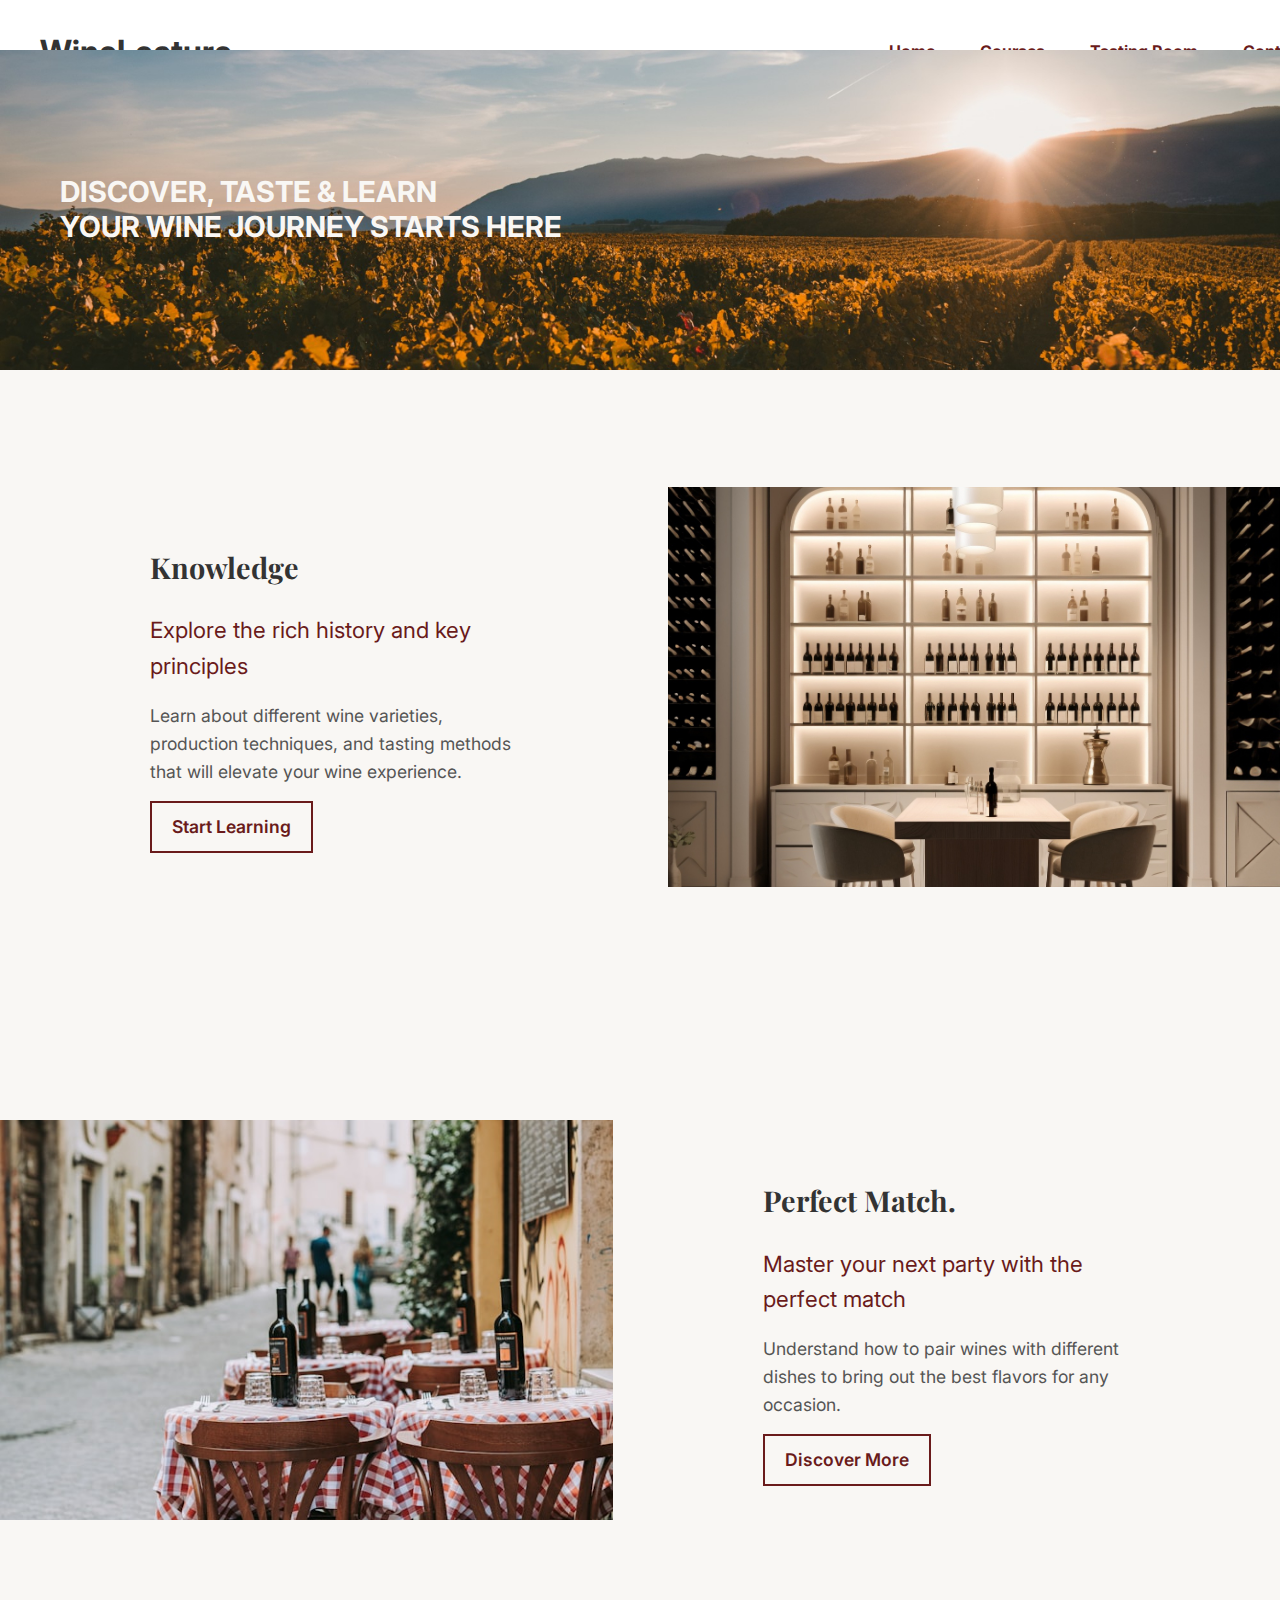
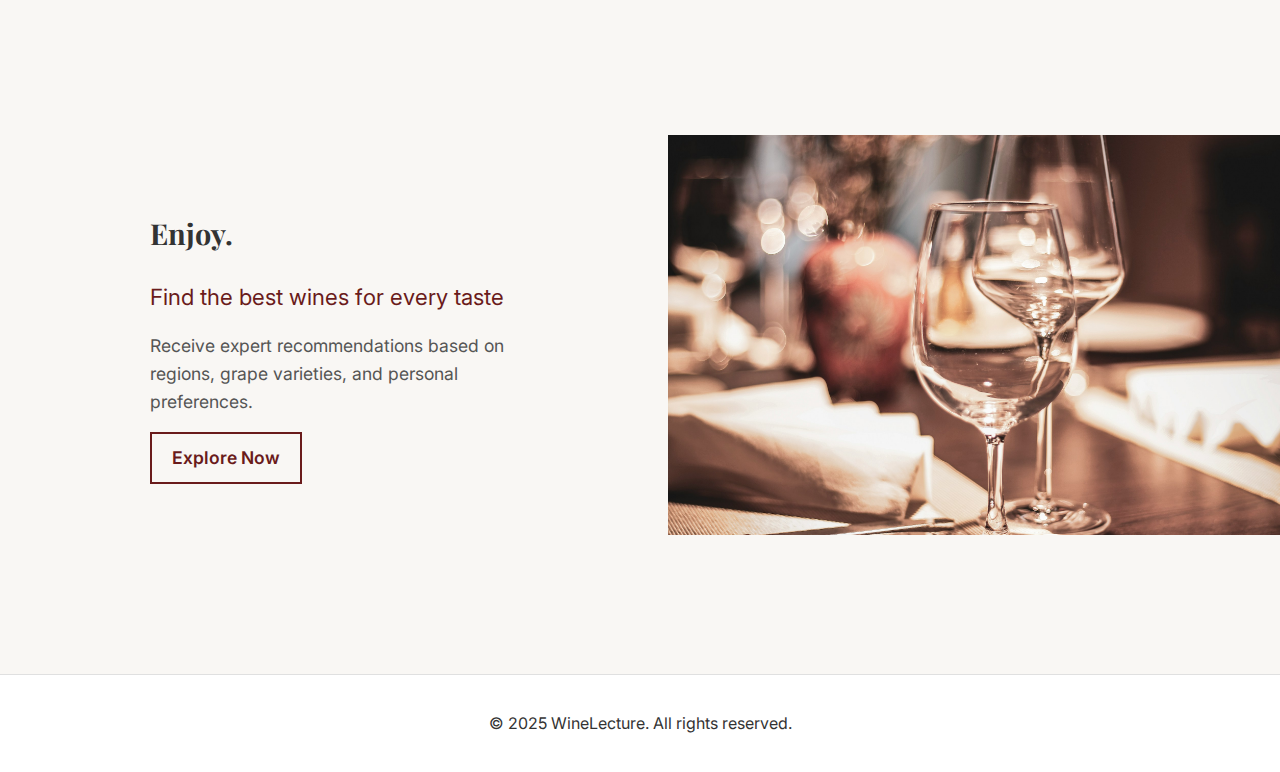
==== index.html @ 31bcb96b "Update index.html" ====
<!DOCTYPE html>
<html lang="en">
<head>
    <meta charset="UTF-8">
    <meta name="viewport" content="width=device-width, initial-scale=1.0">
    <title>WineLecture Home</title>
    <link rel="stylesheet" href="styles.css">
    <link href="https://fonts.googleapis.com/css2?family=Playfair+Display:wght@700&family=Inter:wght@300;400;700&display=swap" rel="stylesheet">
    <style>
        body {
            font-family: 'Inter', sans-serif;
            background-color: #f9f7f4;
            color: #333;
            margin: 0;
            padding: 0;
            line-height: 1.6;
        }

        /* FIXED HEADER */
        header {
            background-color: #fff;
            padding: 5px 40px;
            display: flex;
            justify-content: space-between;
            align-items: center;
            border-bottom: 1px solid #e0e0e0;
            position: fixed;
            top: 0;
            width: 100%;
        }

        body {
            padding-top: 50px;
        }

        nav {
            display: flex;
            gap: 15px;
            flex-wrap: wrap;
            justify-content: flex-start;
        }

        nav a {
            text-decoration: none;
            color: #6a1b1b;
            margin: 0 15px;
            font-weight: bold;
            position: relative;
        }

        nav a:hover::after {
            content: '';
            position: absolute;
            left: 0;
            bottom: -5px;
            width: 100%;
            height: 2px;
            background-color: #6a1b1b;
        }

        /* HEADER IMAGE */
        .home-header {
            text-align: left;
            padding: 60px 20px;
            background: url('hintergrundhell.jpg') no-repeat center center/cover;
            position: relative;
            display: flex;
            align-items: center;
            height: 200px;
        }

        .home-header h1 {
            font-family: 'Inter', sans-serif;
            font-size: 1.8em;
            text-transform: uppercase;
            position: relative;
            z-index: 2;
            color: #f9f7f4;
            line-height: 1.2;
            margin-left: 40px;
        }

        /* LEVEL SYSTEM */
        .levels {
            display: flex;
            flex-direction: column;
            align-items: center;
            max-width: 100%;
            margin: 0px; 
            padding: 0;
        }

        .level-container {
            display: flex;
            justify-content: space-between;
            align-items: center;
            width: 100%;
            padding: 0;
            margin: 0;
        }

        .level-container img {
            width: 50%;
            object-fit: cover;
            height: 400px;
            display: block;
        }

        .level-text {
            width: 30%;
            padding: 150px;
            margin: 0;
        }

        .level-text h2 {
            font-family: 'Playfair Display', serif;
            font-size: 1.8em;
            margin-bottom: 10px;
        }

        .level-text h3 {
            font-family: 'Inter', sans-serif;
            font-size: 1.4em;
            font-weight: 400;
            margin-bottom: 10px;
            color: #6a1b1b;
        }

        .level-text p {
            font-size: 1.1em;
            color: #555;
            margin-bottom: 15px;
        }

        .button {
            display: inline-block;
            padding: 10px 20px;
            font-size: 1.1em;
            font-weight: 600;
            color: #6a1b1b;
            border: 2px solid #6a1b1b;
            text-decoration: none;
            transition: 0.3s;
        }

        .button:hover {
            background-color: #6a1b1b;
            color: white;
        }

        /* FOOTER */
        footer {
            background-color: #fff;
            text-align: center;
            padding: 20px;
            border-top: 1px solid #e0e0e0;
            margin-top: 40px;
        }
    </style>
</head>
<body>
    <header>
        <h1>WineLecture</h1>
        <nav>
            <a href="index.html" class="active">Home</a>
            <a href="courses.html">Courses</a>
            <a href="blog.html">Tasting Room</a>
            <a href="contact.html">Contact</a>
        </nav>
    </header>

    <section class="home-header">
        <h1>Discover, Taste & Learn<br>Your Wine Journey Starts Here</h1>
    </section>

    <div class="levels">
        <div class="level-container">
            <div class="level-text">
                <h2>Knowledge</h2>
                <h3>Explore the rich history and key principles</h3>
                <p>Learn about different wine varieties, production techniques, and tasting methods that will elevate your wine experience.</p>
                <a href="courses.html" class="button">Start Learning</a>
            </div>
            <img src="weinkeller.jpg" alt="Level 1">
        </div>

        <div class="level-container">
            <img src="italia.jpg" alt="Level 2">
            <div class="level-text">
                <h2>Perfect Match.</h2>
                <h3>Master your next party with the perfect match</h3>
                <p>Understand how to pair wines with different dishes to bring out the best flavors for any occasion.</p>
                <a href="level2.html" class="button">Discover More</a>
            </div>
        </div>

        <div class="level-container">
            <div class="level-text">
                <h2>Enjoy.</h2>
                <h3>Find the best wines for every taste</h3>
                <p>Receive expert recommendations based on regions, grape varieties, and personal preferences.</p>
                <a href="level3.html" class="button">Explore Now</a>
            </div>
            <img src="weinglaeser.jpg" alt="Level 3">
        </div>
    </div>

    <footer>
        <p>&copy; 2025 WineLecture. All rights reserved.</p>
    </footer>
</body>
</html>
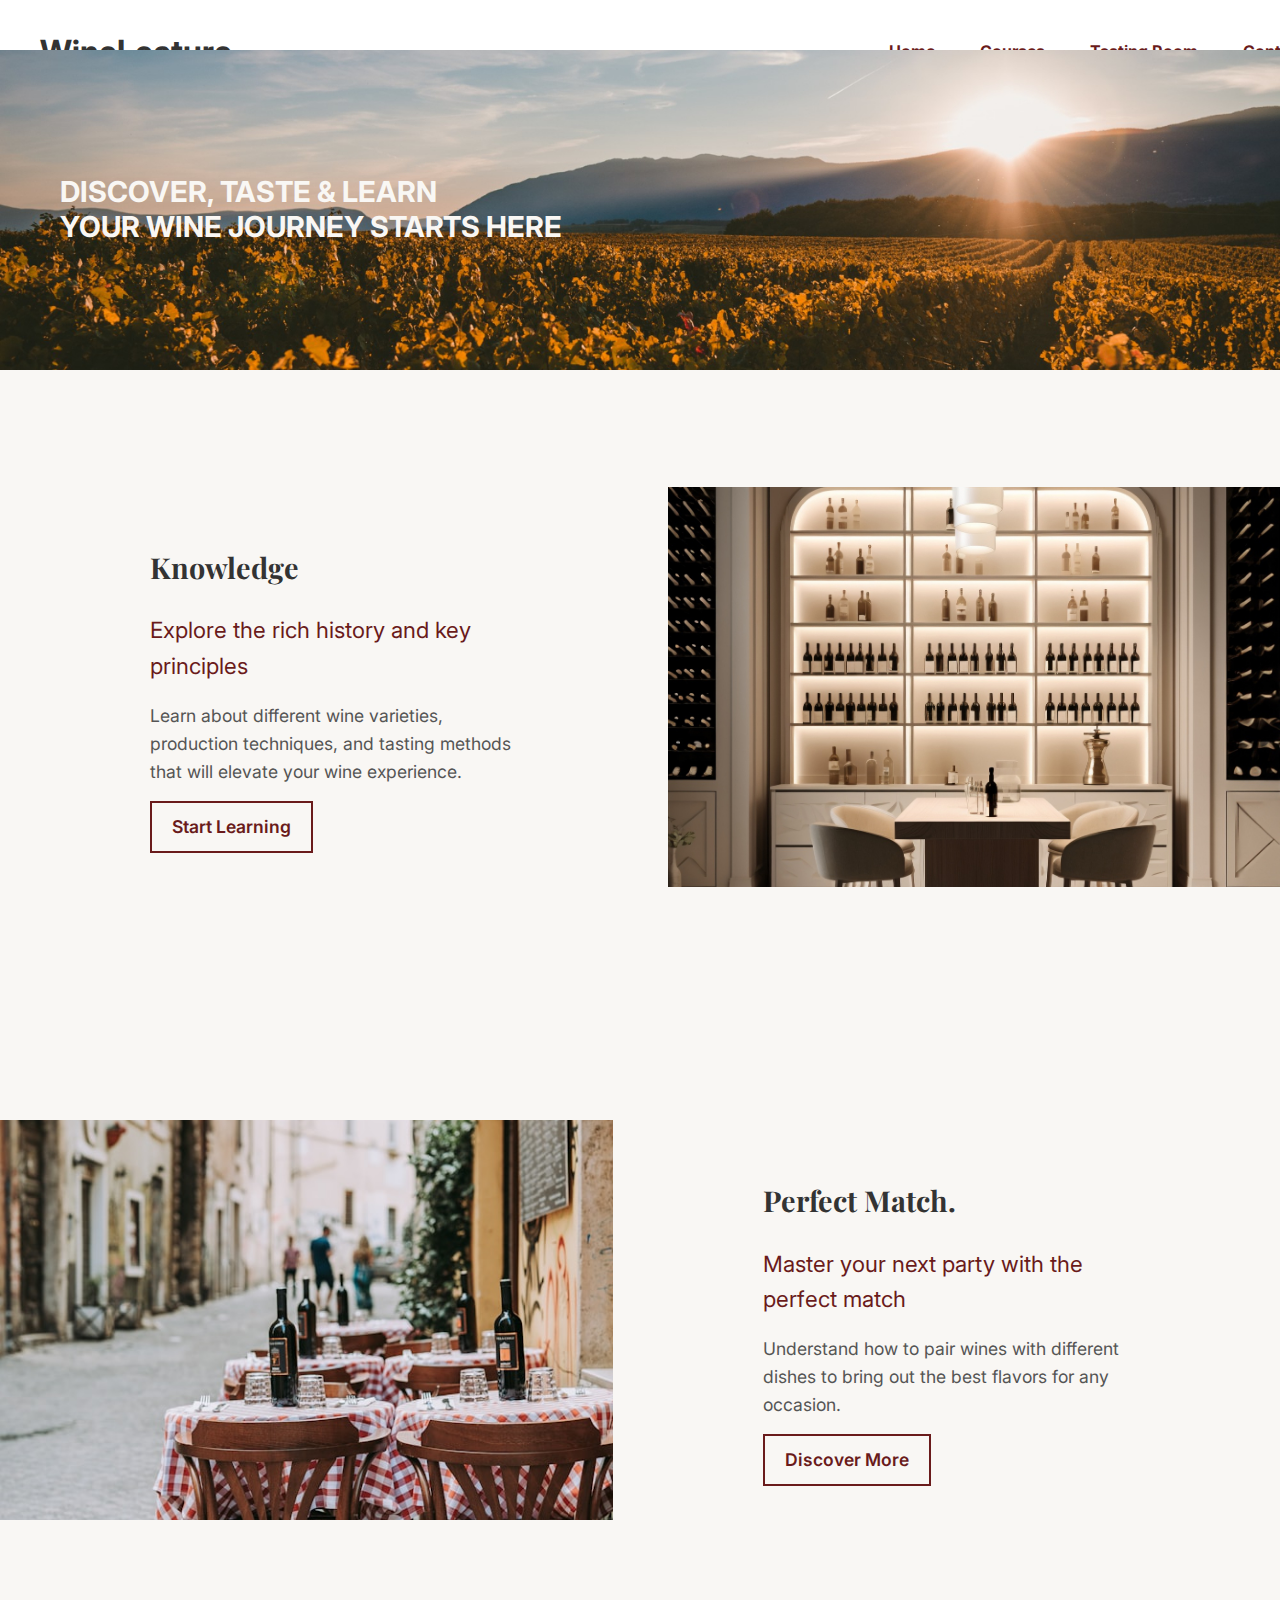
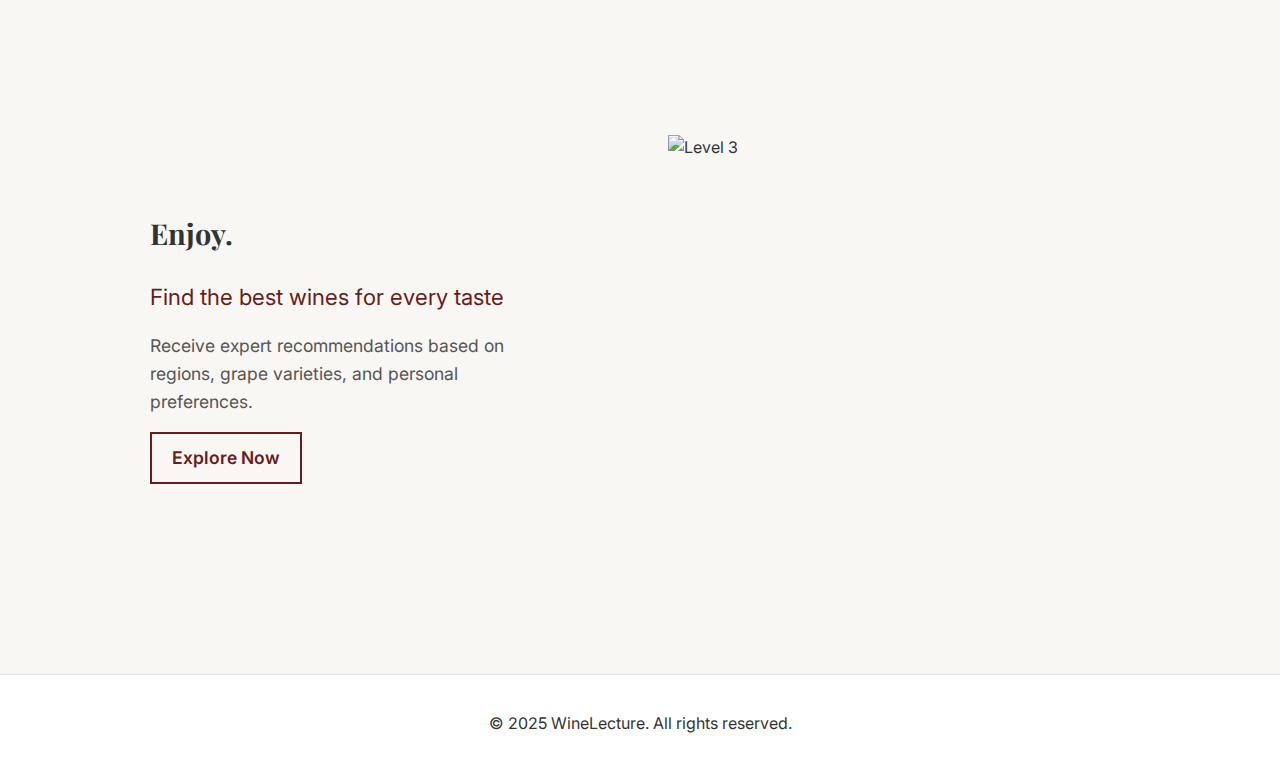
==== commit bb4760ba: "Update index.html" ====
--- a/index.html
+++ b/index.html
@@ -62,7 +62,7 @@
         .home-header {
             text-align: left;
             padding: 60px 20px;
-            background: url('hintergrundhell.jpg') no-repeat center center/cover;
+            background: url('pictures/hintergrundhell.jpg') no-repeat center center/cover;
             position: relative;
             display: flex;
             align-items: center;
@@ -181,11 +181,11 @@
                 <p>Learn about different wine varieties, production techniques, and tasting methods that will elevate your wine experience.</p>
                 <a href="courses.html" class="button">Start Learning</a>
             </div>
-            <img src="weinkeller.jpg" alt="Level 1">
+            <img src="pictures/weinkeller.jpg" alt="Level 1">
         </div>
 
         <div class="level-container">
-            <img src="italia.jpg" alt="Level 2">
+            <img src="pictures/italia.jpg" alt="Level 2">
             <div class="level-text">
                 <h2>Perfect Match.</h2>
                 <h3>Master your next party with the perfect match</h3>
@@ -201,7 +201,7 @@
                 <p>Receive expert recommendations based on regions, grape varieties, and personal preferences.</p>
                 <a href="level3.html" class="button">Explore Now</a>
             </div>
-            <img src="weinglaeser.jpg" alt="Level 3">
+            <img src="pictiures/weinglaeser.jpg" alt="Level 3">
         </div>
     </div>
 
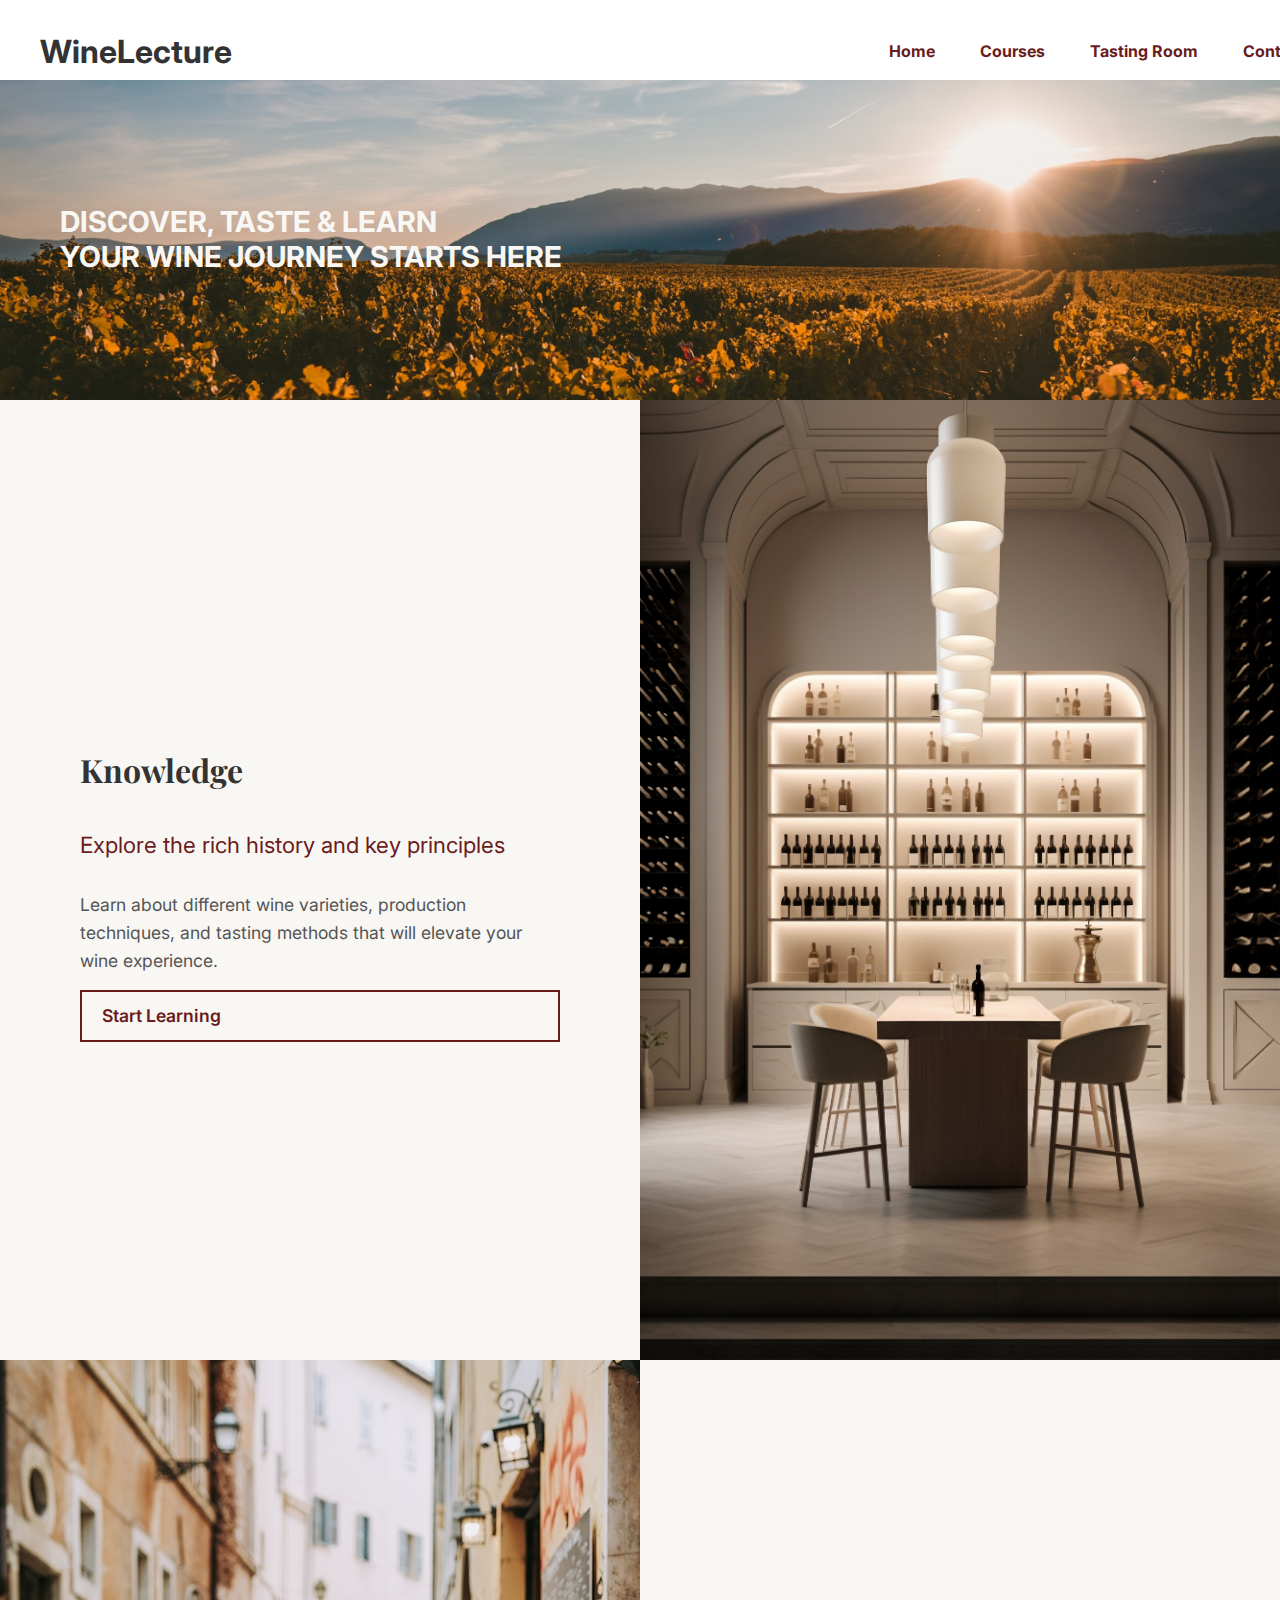
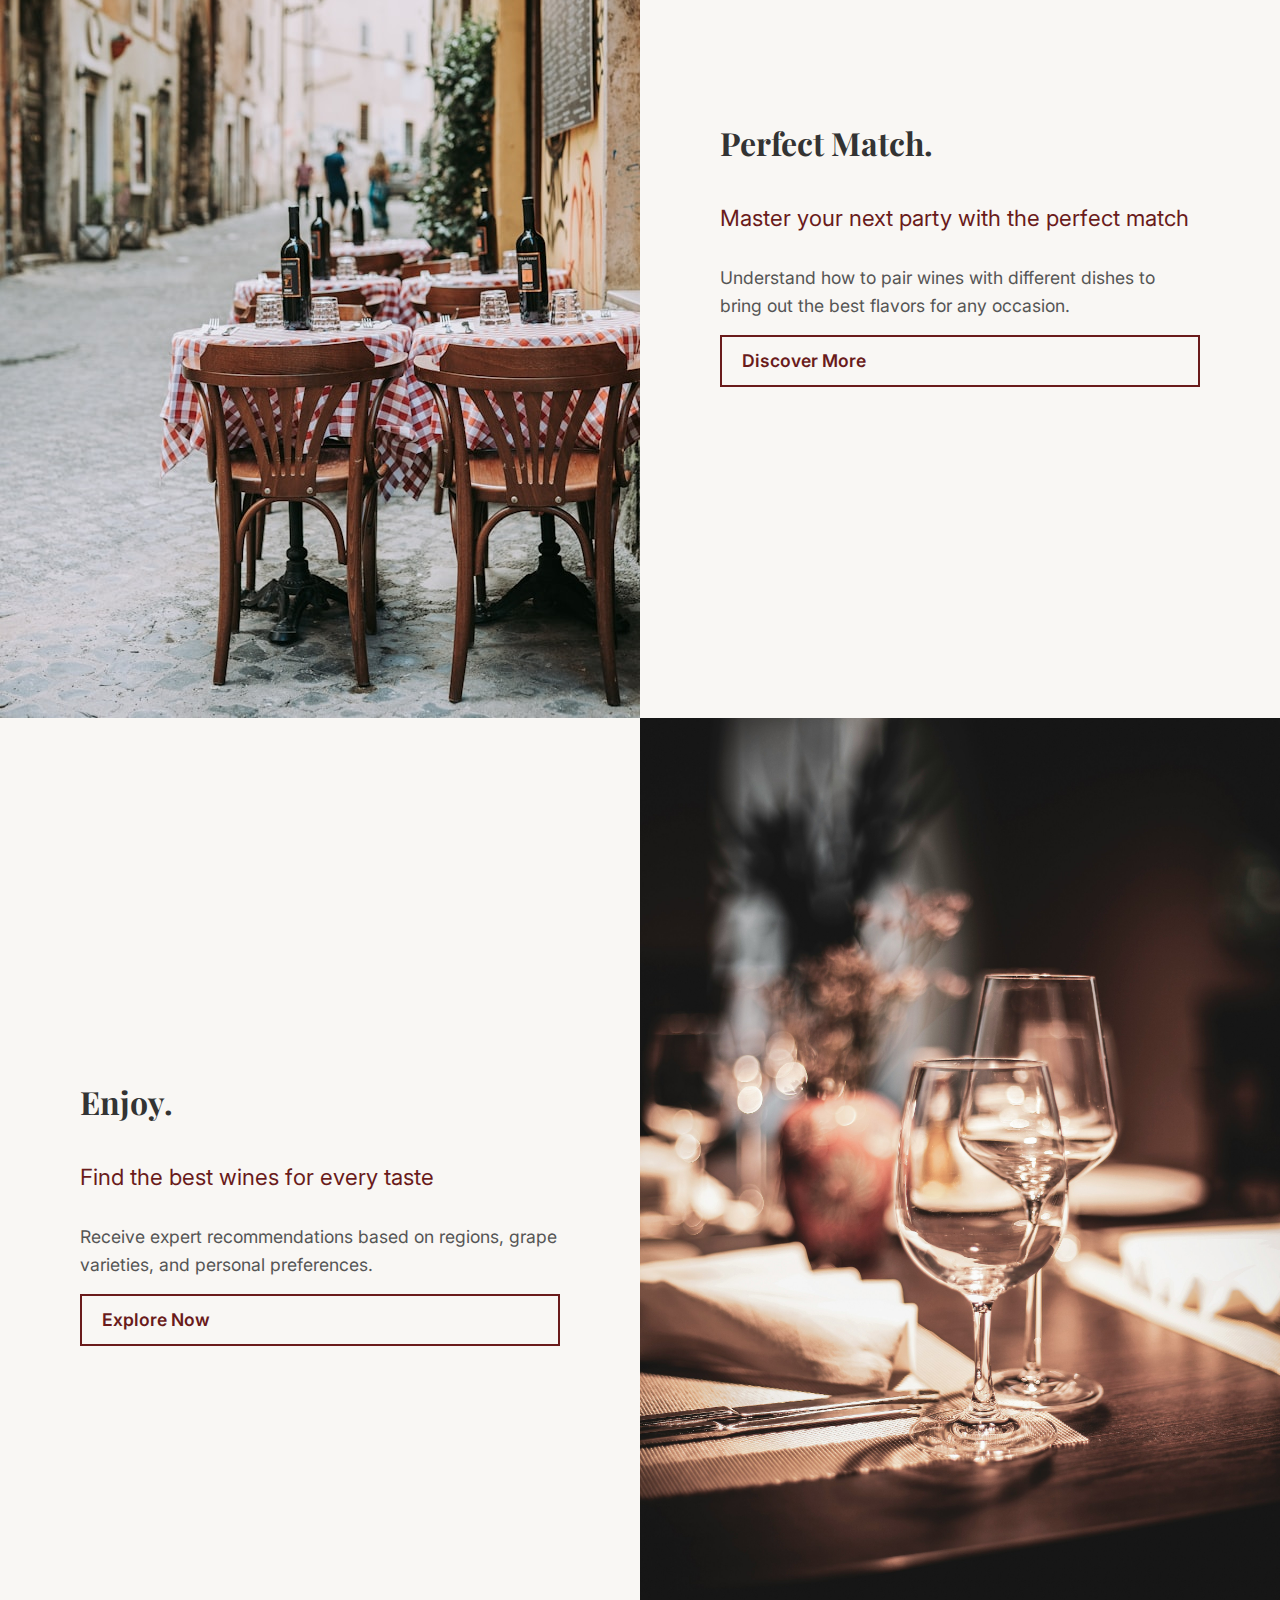
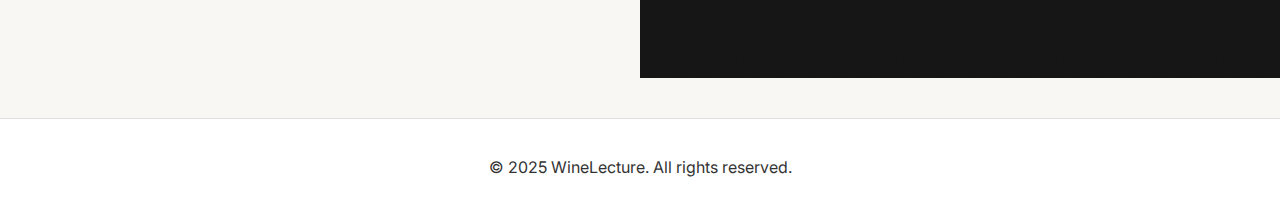
==== commit 74bd3cd5: "Update index.html" ====
--- a/index.html
+++ b/index.html
@@ -23,14 +23,14 @@
             display: flex;
             justify-content: space-between;
             align-items: center;
-            border-bottom: 1px solid #e0e0e0;
-            position: fixed;
+            border-bottom: none;
+            position: absolute;
             top: 0;
             width: 100%;
         }
 
         body {
-            padding-top: 50px;
+            padding-top: 80px;
         }
 
         nav {
@@ -86,35 +86,38 @@
             flex-direction: column;
             align-items: center;
             max-width: 100%;
-            margin: 0px; 
+            margin: 0; 
             padding: 0;
         }
 
         .level-container {
             display: flex;
             justify-content: space-between;
-            align-items: center;
+            align-items: stretch;
             width: 100%;
             padding: 0;
             margin: 0;
+            gap: 0;
         }
 
         .level-container img {
             width: 50%;
             object-fit: cover;
-            height: 400px;
+            height: 100%;
             display: block;
         }
 
         .level-text {
-            width: 30%;
-            padding: 150px;
-            margin: 0;
+            width: 50%;
+            padding: 80px;
+            display: flex;
+            flex-direction: column;
+            justify-content: center;
         }
 
         .level-text h2 {
             font-family: 'Playfair Display', serif;
-            font-size: 1.8em;
+            font-size: 2em;
             margin-bottom: 10px;
         }
 
@@ -201,7 +204,7 @@
                 <p>Receive expert recommendations based on regions, grape varieties, and personal preferences.</p>
                 <a href="level3.html" class="button">Explore Now</a>
             </div>
-            <img src="pictiures/weinglaeser.jpg" alt="Level 3">
+            <img src="pictures/weinglaeser.jpg" alt="Level 3">
         </div>
     </div>
 
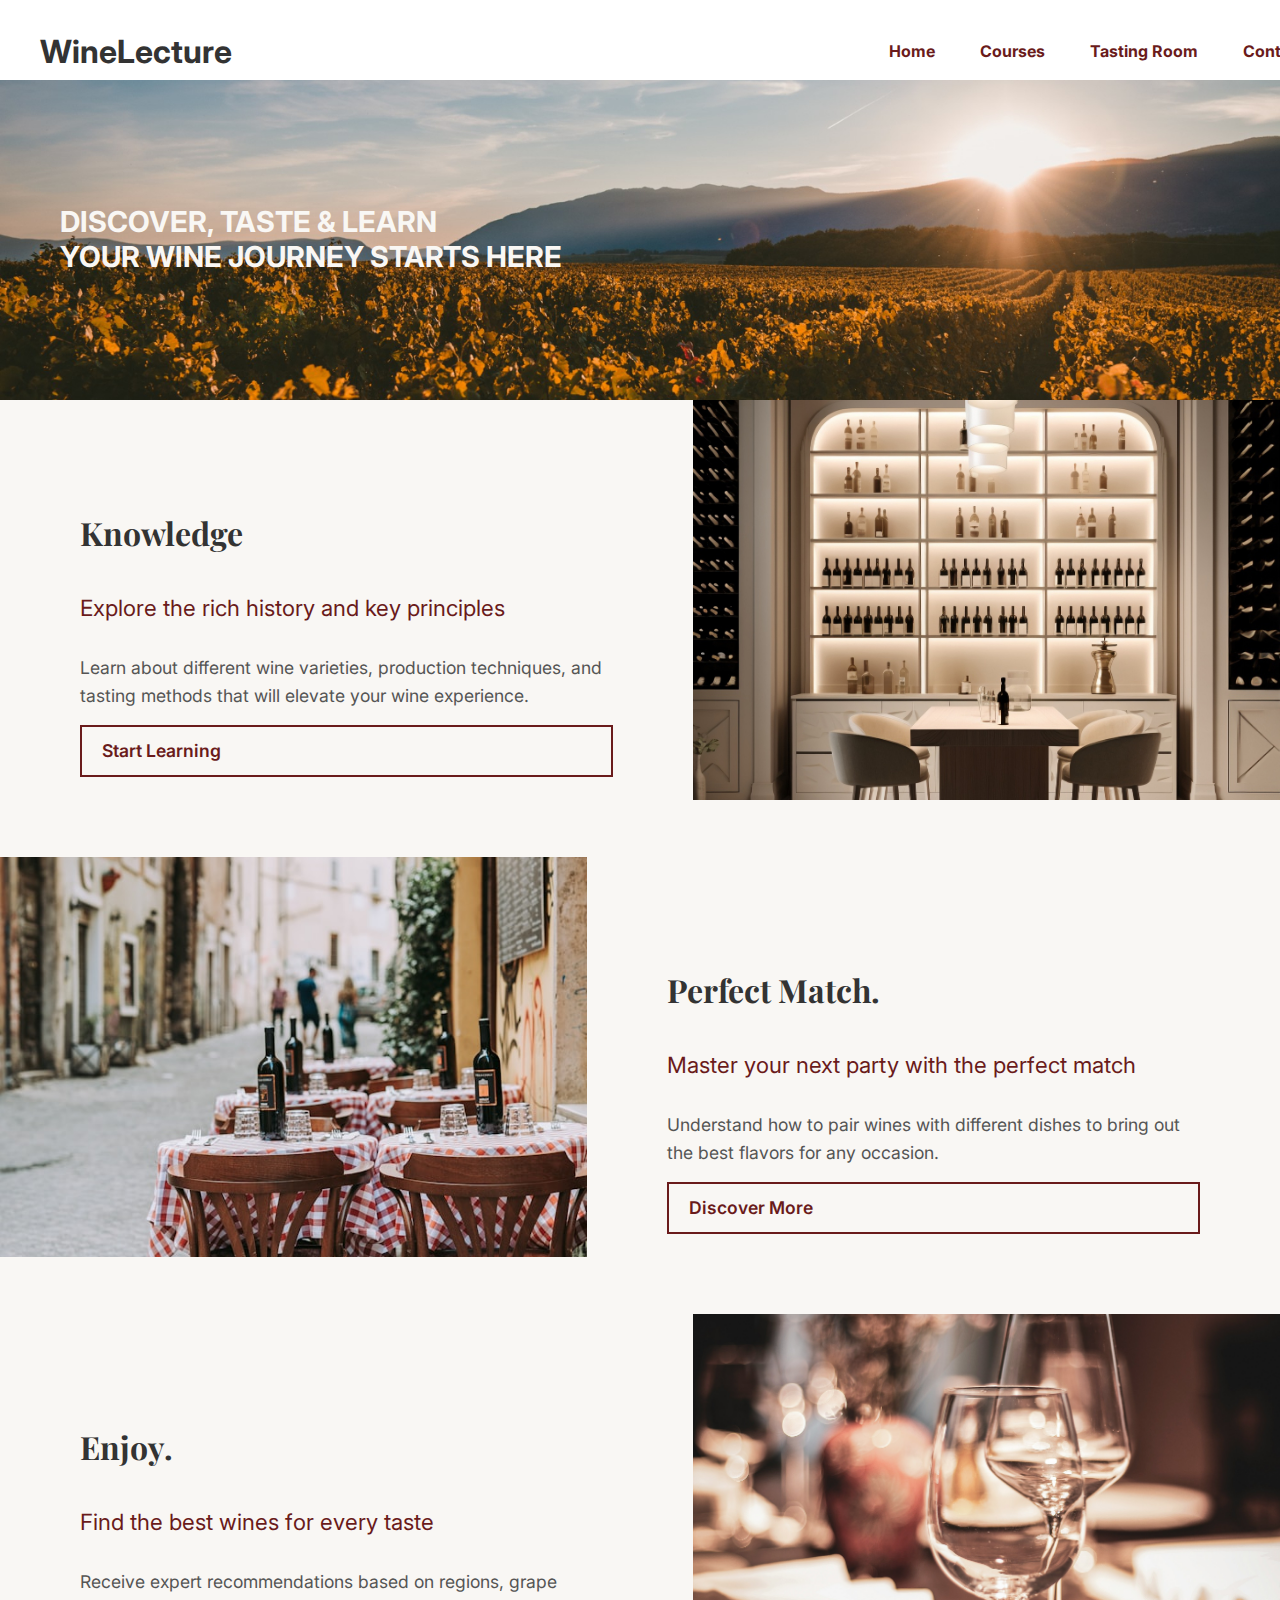
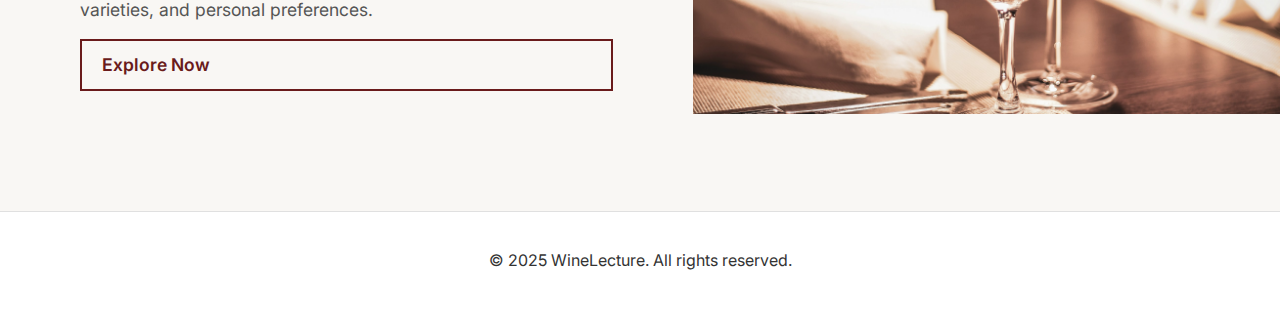
==== commit 11671762: "Update index.html" ====
--- a/index.html
+++ b/index.html
@@ -101,9 +101,9 @@
         }
 
         .level-container img {
-            width: 50%;
+            width: 55%;
             object-fit: cover;
-            height: 100%;
+            height: 400px;
             display: block;
         }
 
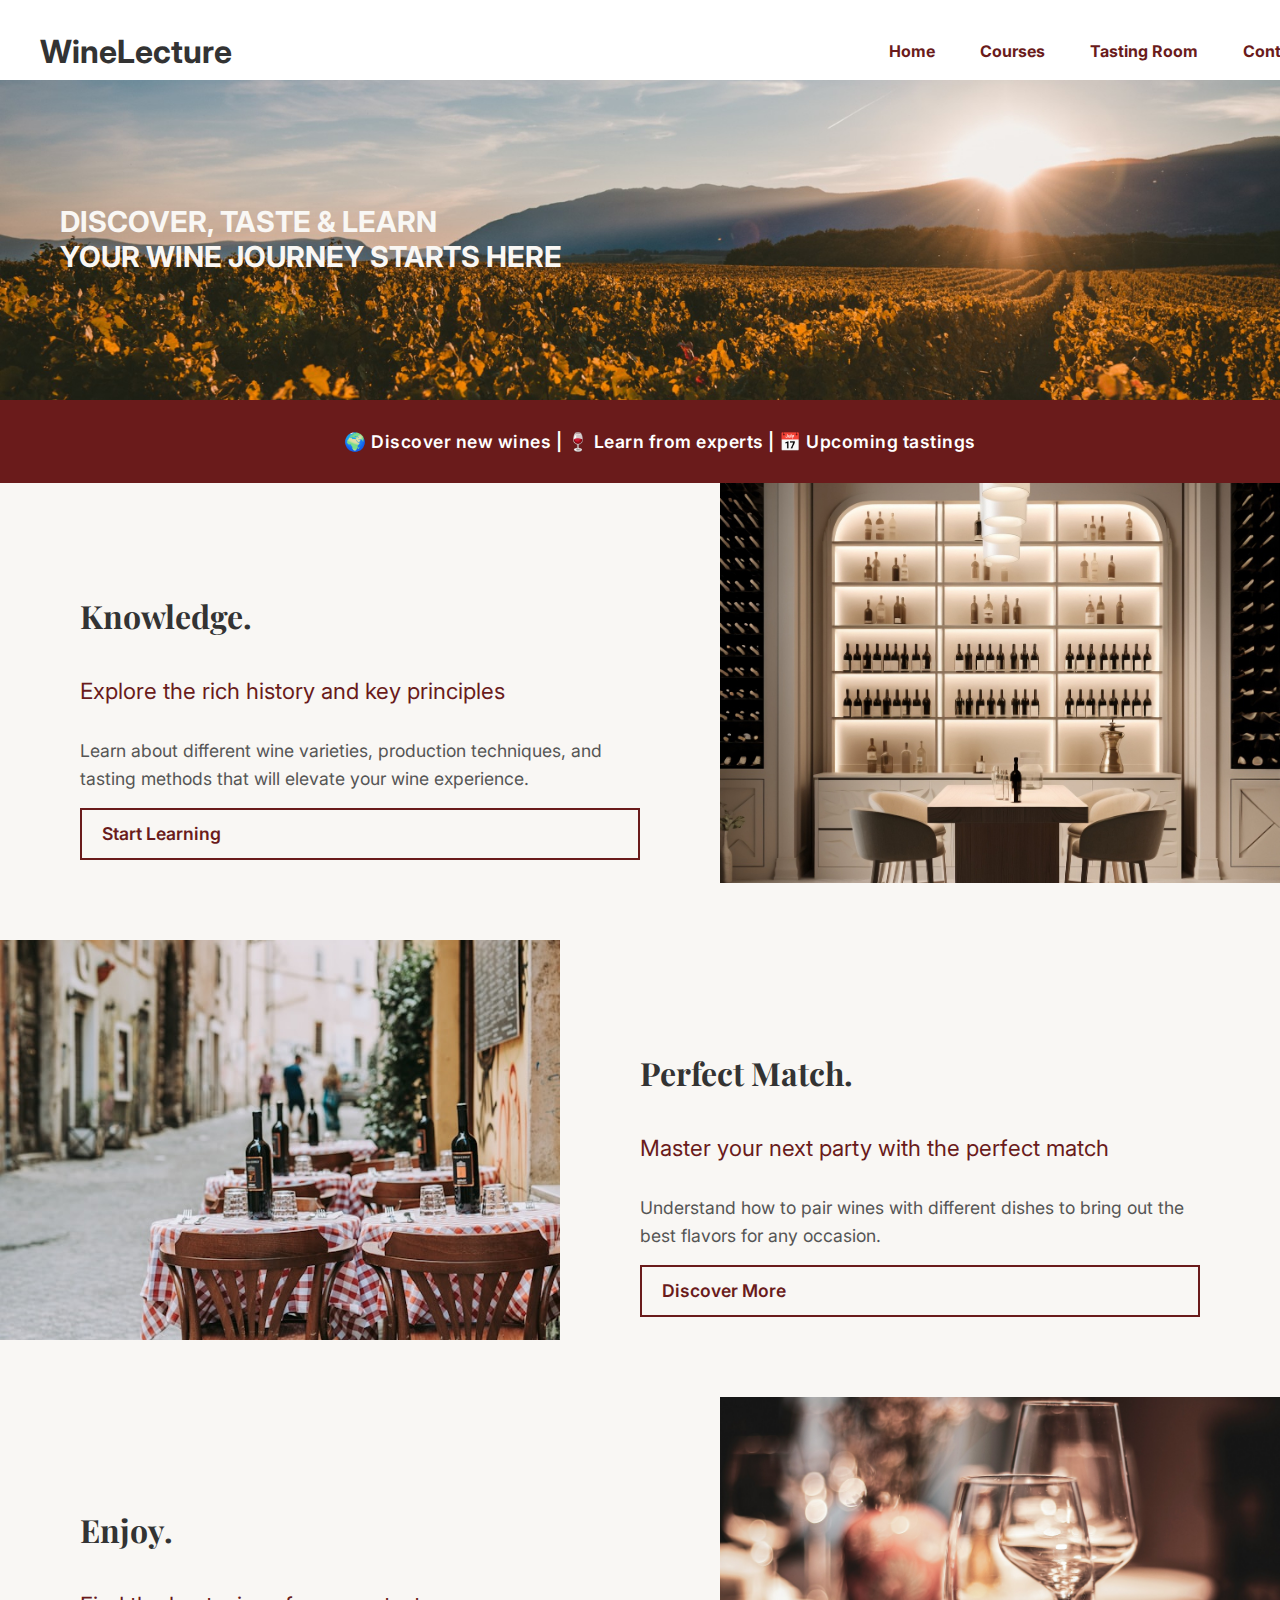
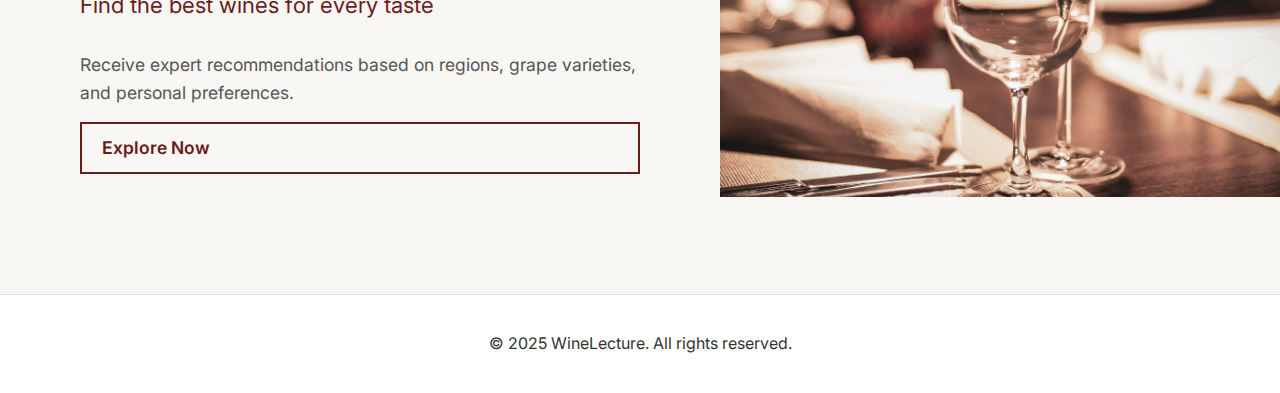
==== commit 7741bba4: "Update index.html" ====
--- a/index.html
+++ b/index.html
@@ -80,6 +80,17 @@
             margin-left: 40px;
         }
 
+        .info-bar {
+            background-color: #6a1b1b; /* Dunkles Weinrot */
+            color: white;
+            text-align: center;
+            padding: 10px 20px;
+            font-size: 1.1em;
+            font-weight: 600;
+            letter-spacing: 0.5px;
+            width: 100%;
+        }
+        
         /* LEVEL SYSTEM */
         .levels {
             display: flex;
@@ -108,7 +119,7 @@
         }
 
         .level-text {
-            width: 50%;
+            width: 55%;
             padding: 80px;
             display: flex;
             flex-direction: column;
@@ -175,11 +186,15 @@
     <section class="home-header">
         <h1>Discover, Taste & Learn<br>Your Wine Journey Starts Here</h1>
     </section>
-
+    
+    <div class="info-bar">
+        <p>🌍 Discover new wines | 🍷 Learn from experts | 📅 Upcoming tastings</p>
+    </div>
+    
     <div class="levels">
         <div class="level-container">
             <div class="level-text">
-                <h2>Knowledge</h2>
+                <h2>Knowledge.</h2>
                 <h3>Explore the rich history and key principles</h3>
                 <p>Learn about different wine varieties, production techniques, and tasting methods that will elevate your wine experience.</p>
                 <a href="courses.html" class="button">Start Learning</a>
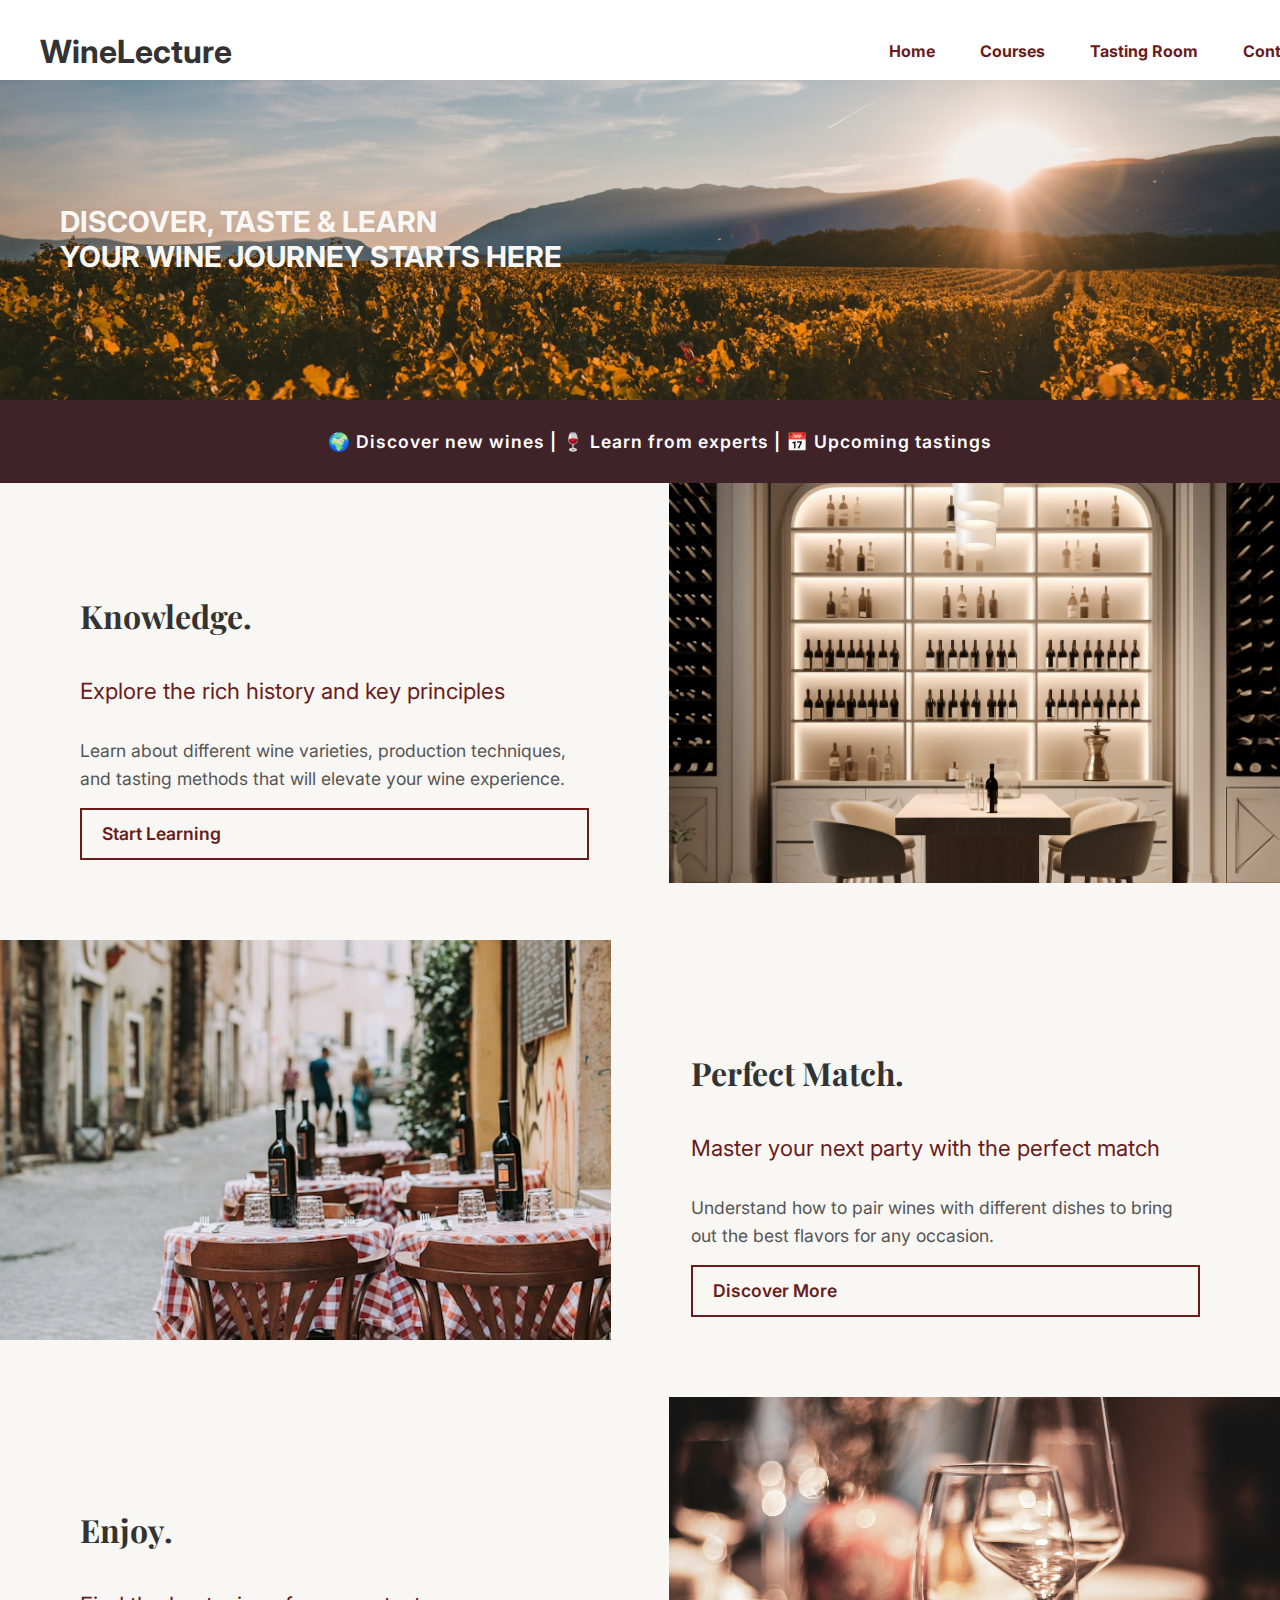
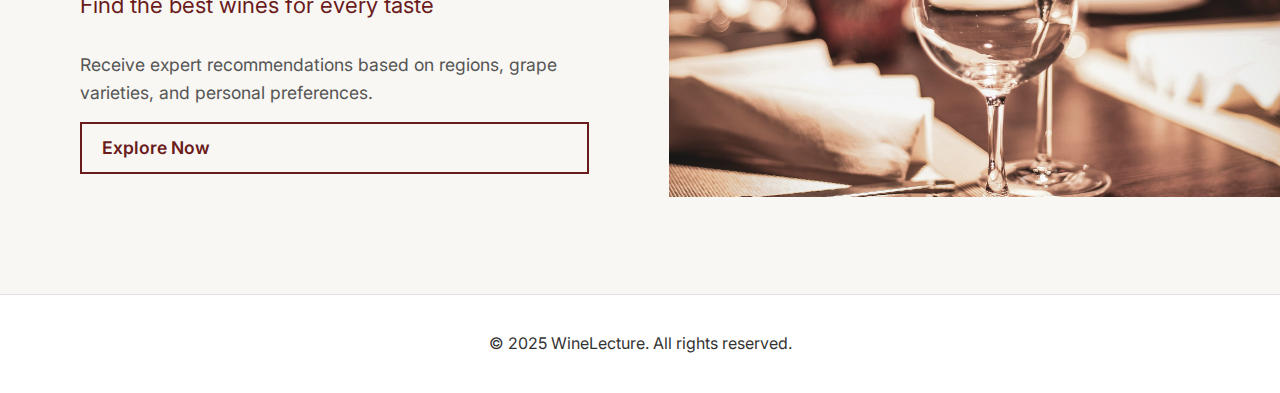
==== commit e0ea8d67: "Update index.html" ====
--- a/index.html
+++ b/index.html
@@ -81,13 +81,13 @@
         }
 
         .info-bar {
-            background-color: #6a1b1b; /* Dunkles Weinrot */
+            background-color: #3F2329; 
             color: white;
             text-align: center;
             padding: 10px 20px;
             font-size: 1.1em;
             font-weight: 600;
-            letter-spacing: 0.5px;
+            letter-spacing: 1px;
             width: 100%;
         }
         
@@ -112,14 +112,14 @@
         }
 
         .level-container img {
-            width: 55%;
+            width: 60%;
             object-fit: cover;
             height: 400px;
             display: block;
         }
 
         .level-text {
-            width: 55%;
+            width: 50%;
             padding: 80px;
             display: flex;
             flex-direction: column;
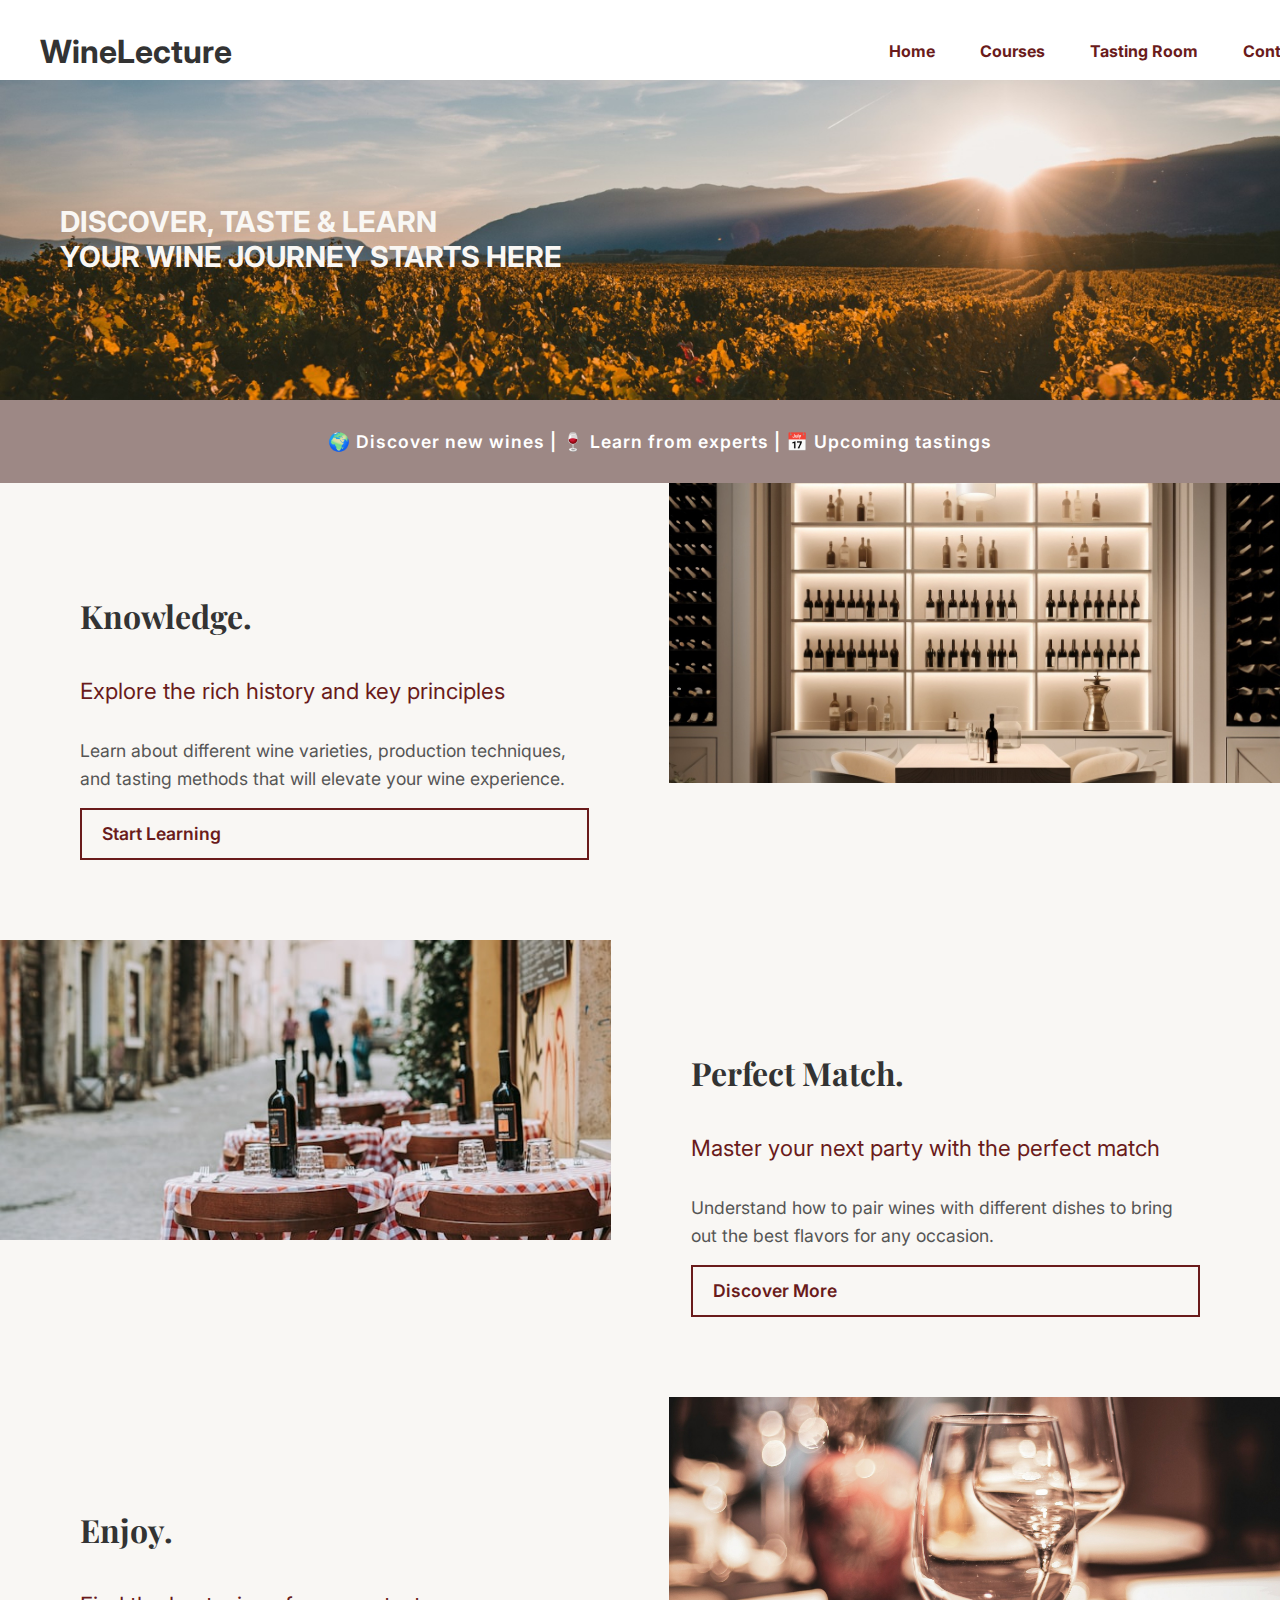
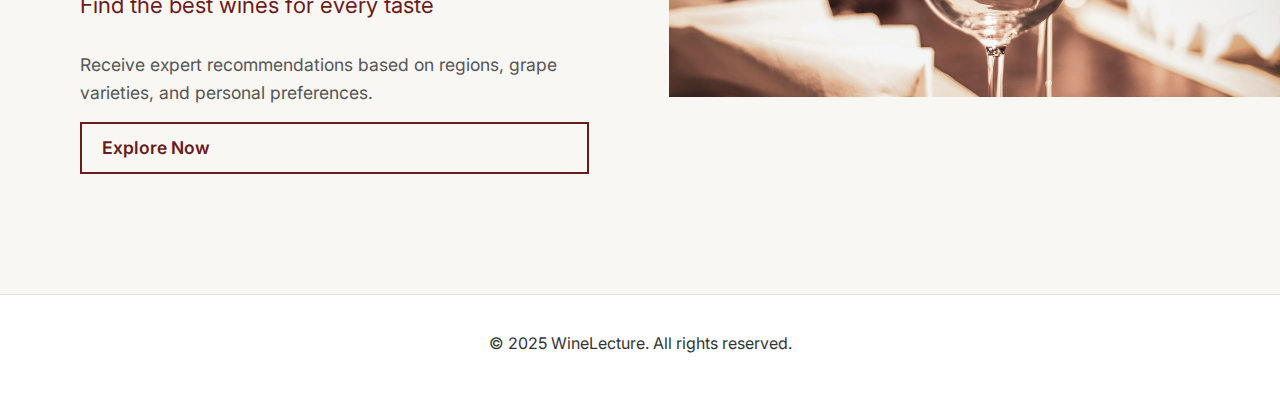
==== commit 3b966e4e: "Update index.html" ====
--- a/index.html
+++ b/index.html
@@ -81,7 +81,7 @@
         }
 
         .info-bar {
-            background-color: #3F2329; 
+            background-color: #9D8885; 
             color: white;
             text-align: center;
             padding: 10px 20px;
@@ -114,7 +114,7 @@
         .level-container img {
             width: 60%;
             object-fit: cover;
-            height: 400px;
+            height: 300px;
             display: block;
         }
 
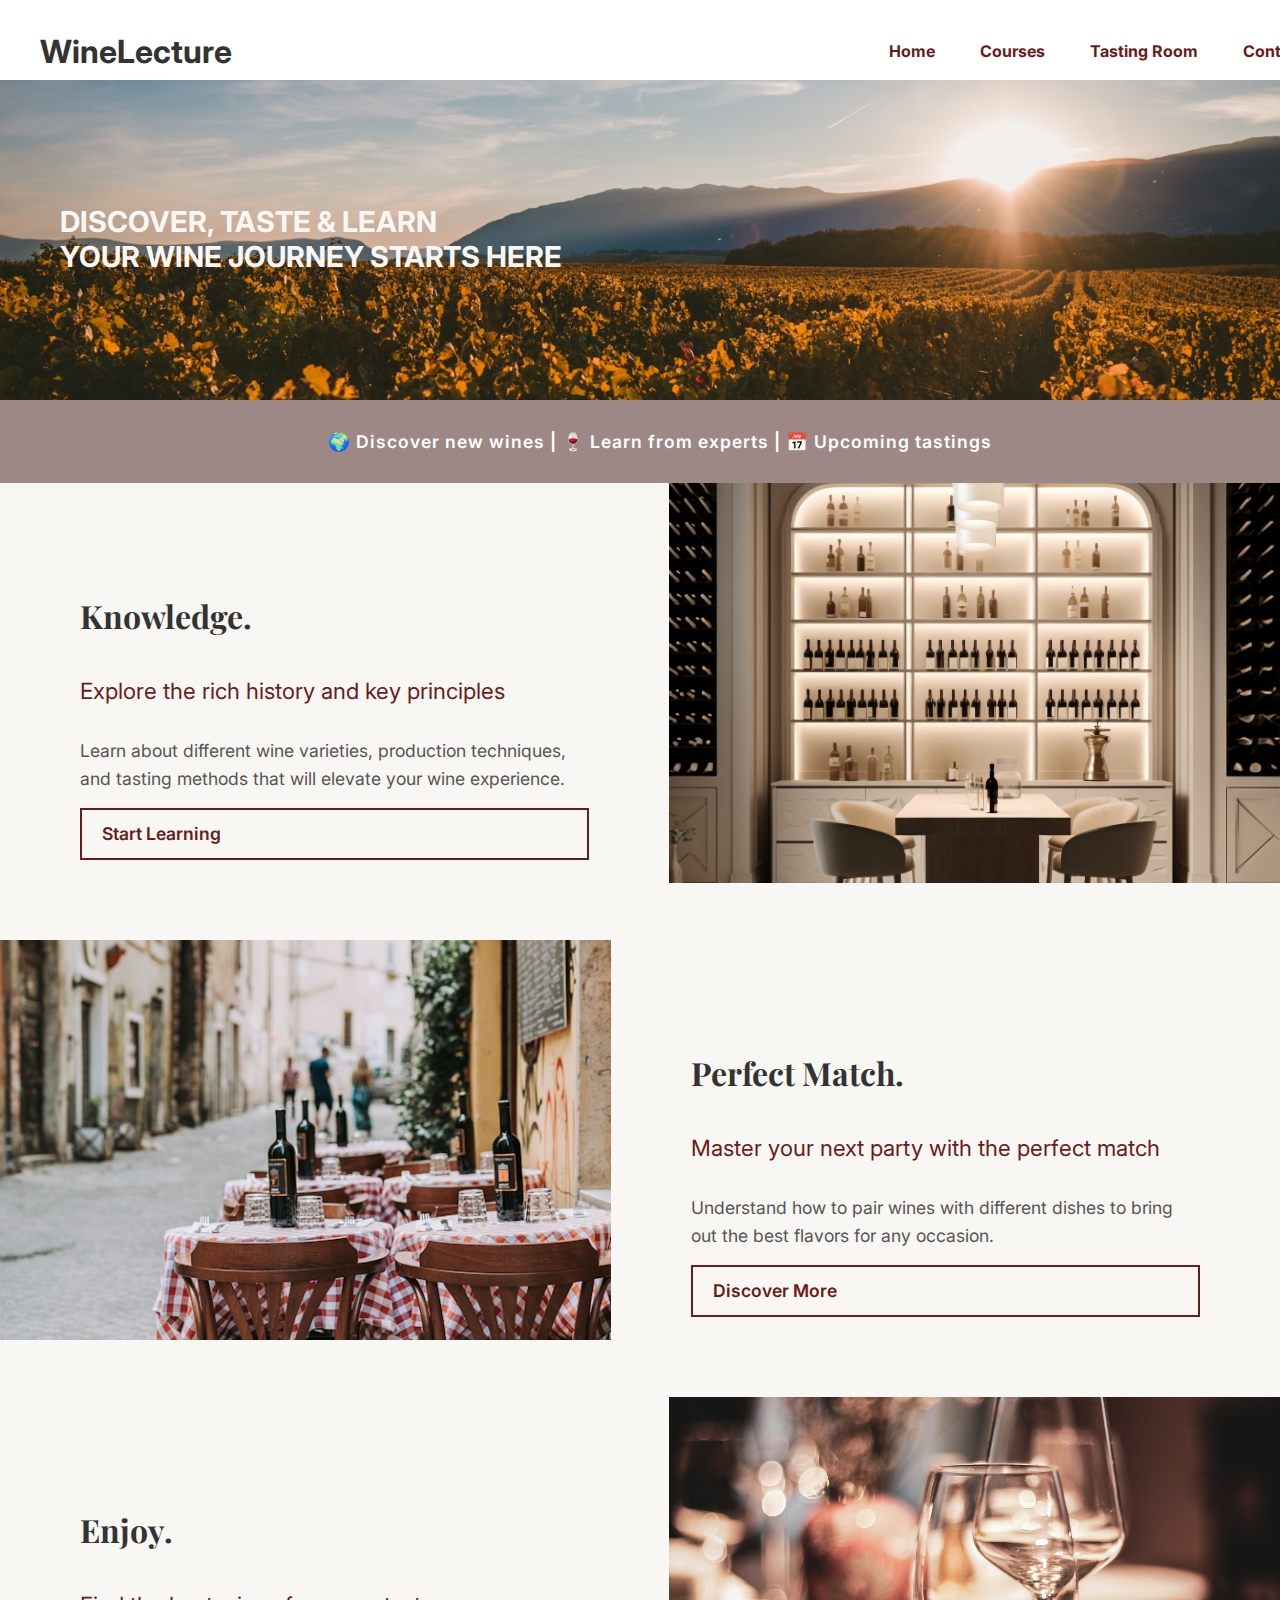
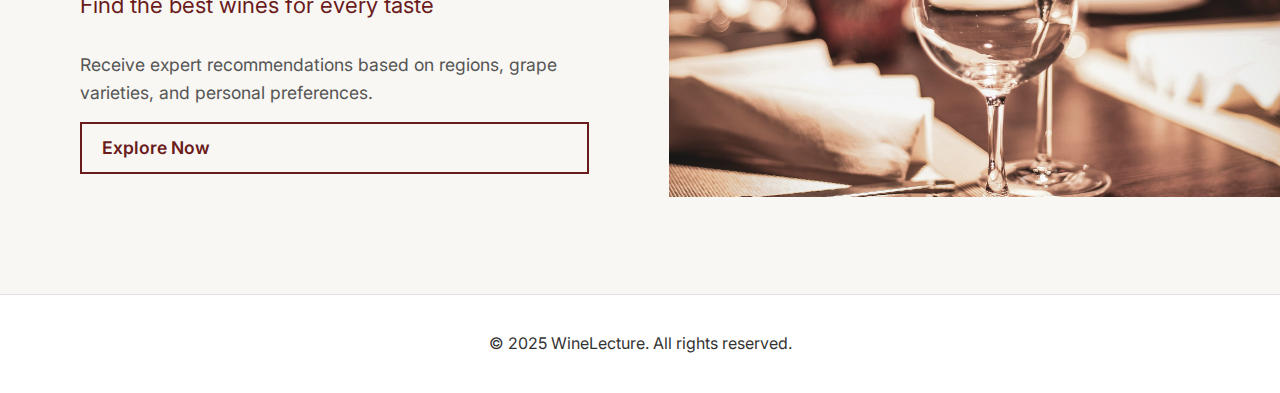
==== commit 9ac5c25d: "Update index.html" ====
--- a/index.html
+++ b/index.html
@@ -114,7 +114,7 @@
         .level-container img {
             width: 60%;
             object-fit: cover;
-            height: 300px;
+            height: 400px;
             display: block;
         }
 
